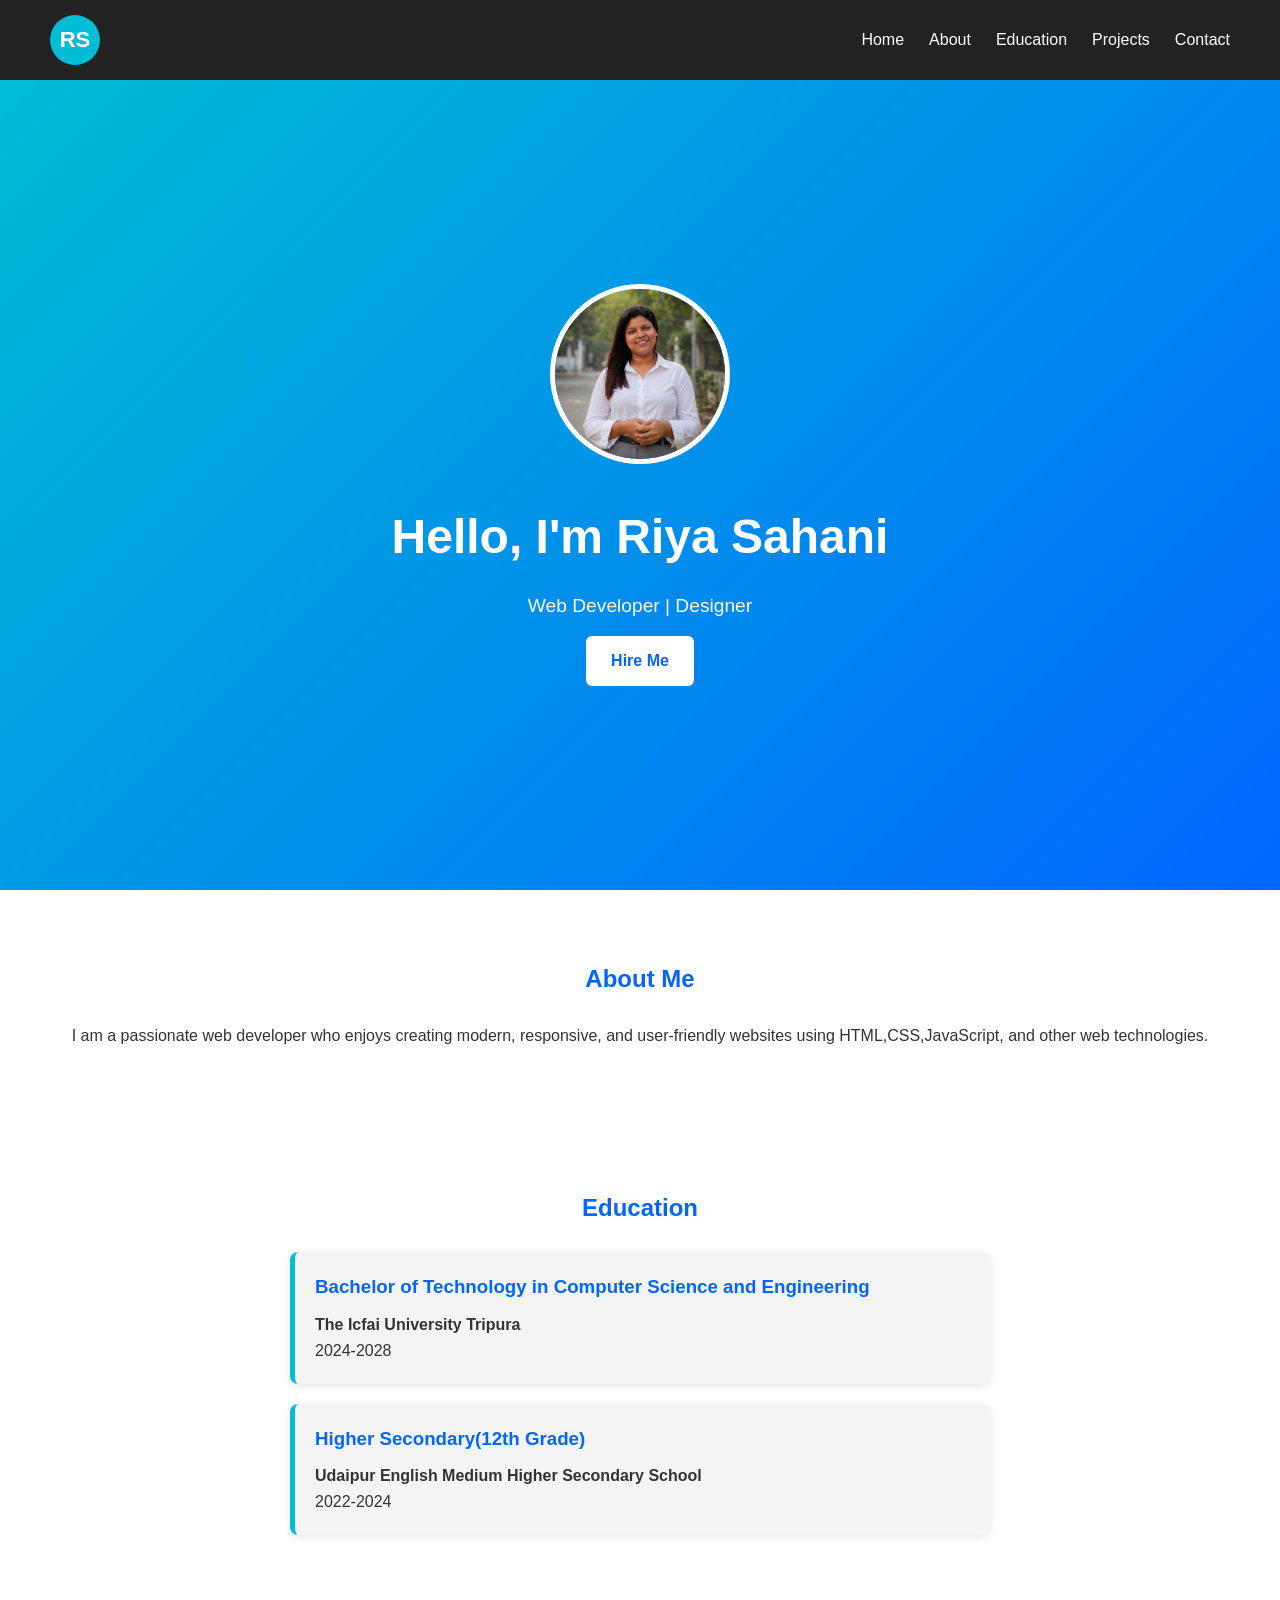
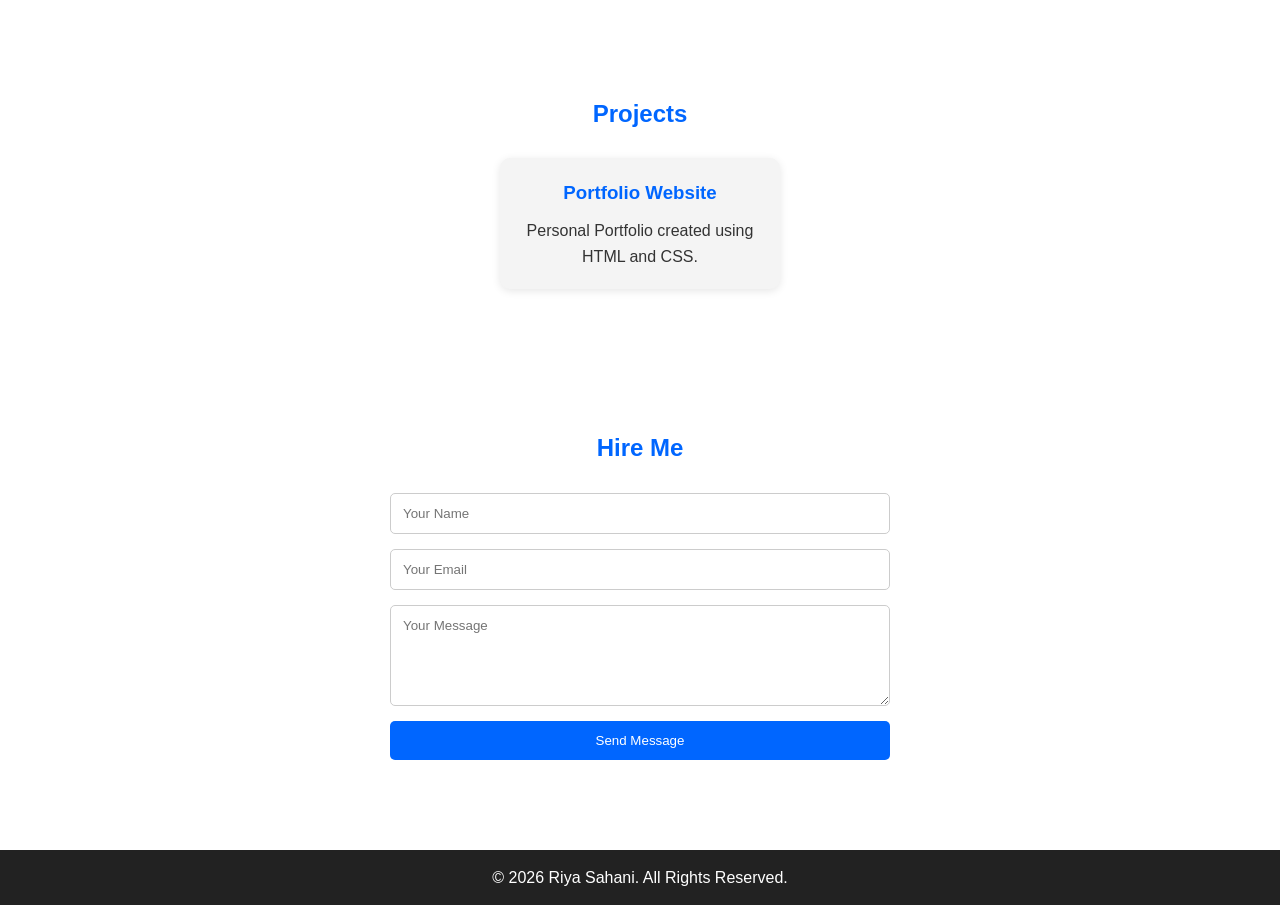
==== index.html @ 67cdf6c1 "Rename portfolio.html to index.html" ====
<!DOCTYPE html>
<html lang="en">
<head>
    <meta charset="UTF-8">
    <meta name="viewport" content="width=device-width, initial-scale=1.0">
    <title>My Portfolio</title>
    <link rel="stylesheet" href="portfolio.css">
</head>
<body>
    <header>
<div class="logo">RS</div>
<nav>
    <ul>
        <li><a href="#home">Home</a></li>
        <li><a href="#about">About</a></li>
        <li><a href="#education">Education</a></li>
        <li><a href="#projects">Projects</a></li>
        <li><a href="#contact">Contact</a></li>
    </ul>
</nav>
    </header>

    <section id="home" class="hero">
        <img src="pic.jpeg" alt="my photo" class="profile-pic">
        <h1>Hello, I'm Riya Sahani</h1>
        <p>Web Developer | Designer</p>
        <a href="#contact"class="btn">Hire Me</a>
    </section>

    <section id="about" class="section">
        <h2>About Me</h2>
        <p>
            I am a passionate web developer who enjoys creating modern,
            responsive, and user-friendly websites using HTML,CSS,JavaScript, and other web technologies.
        </p>
    </section>

    <section id="education" class="section">
        <h2>Education</h2>

        <div class="education-card">
            <h3>Bachelor of Technology in Computer Science and Engineering</h3>
            <p><strong>The Icfai University Tripura</strong></p>
            <p>2024-2028</p>
        </div>

         <div class="education-card">
            <h3>Higher Secondary(12th Grade)</h3>
            <p><strong>Udaipur English Medium Higher Secondary School</strong></p>
            <p>2022-2024</p>
        </div>
    </section>

    <section id="projects" class="section">
        <h2>Projects</h2>

        <div class="projects">
            <div class="card">
                <h3>Portfolio Website</h3>
                <p>Personal Portfolio created using HTML and CSS. </p>
            </div>
            </div>
        </section>

            <section id="contact" class="section">
                <h2>Hire Me</h2>
                
                <form class="contact-form">
                    <input type="text" placeholder="Your Name" required>


                    <input type="email" placeholder="Your Email" required>

                    <textarea placeholder="Your Message" rows="5" required></textarea>

                    <button type="Submit">Send Message</button>
                </form>
            </section>

            <footer>
                <p>&copy; 2026 Riya Sahani. All Rights Reserved.</p>
            </footer>
</body>
</html>
---- portfolio.css ----
/* Reset */
* {
    margin: 0;
    padding: 0;
    box-sizing: border-box;
    font-family: Arial, sans-serif;
}

html {
    scroll-behavior: smooth;
}

body {
    line-height: 1.6;
    color: #333;
}

/* Header */
header {
    background: #222;
    color: white;
    display: flex;
    justify-content: space-between;
    align-items: center;
    padding: 15px 50px;
    position: sticky;
    top: 0;
}

.logo {
    width: 50px;
    height: 50px;
    background: #00bcd4;
    border-radius: 50%;
    display: flex;
    justify-content: center;
    align-items: center;
    font-size: 22px;
    font-weight: bold;
    color: white;
}

nav ul {
    display: flex;
    list-style: none;
}

nav ul li {
    margin-left: 25px;
}

nav ul li a {
    text-decoration: none;
    color: white;
    transition: 0.3s;
}

nav ul li a:hover {
    color: #00bcd4;
}

/* Hero */
.hero {
    height: 90vh;
    background: linear-gradient(135deg, #00bcd4, #0066ff);
    color: white;
    display: flex;
    flex-direction: column;
    justify-content: center;
    align-items: center;
    gap: 15px;
    text-align: center;
    padding: 20px;
}

.hero h1 {
    font-size: 3rem;
}

.hero p {
    font-size: 1.2rem;
}

.btn {
    background: white;
    color: #0066ff;
    padding: 12px 25px;
    text-decoration: none;
    border-radius: 6px;
    font-weight: bold;
}

.btn:hover {
    background: #f0f0f0;
}

/* General Sections */
.section {
    padding: 70px 20px;
    text-align: center;
}

.section h2 {
    margin-bottom: 25px;
    color: #0066ff;
}

/* Education */
.education-card {
    max-width: 700px;
    margin: 20px auto;
    background: #f4f4f4;
    padding: 20px;
    text-align: left;
    border-left: 5px solid #00bcd4;
    border-radius: 8px;
    box-shadow: 0 2px 8px rgba(0,0,0,0.1);
}

.education-card h3 {
    color: #0066ff;
    margin-bottom: 10px;
}

/* Projects */
.projects {
    display: flex;
    justify-content: center;
    flex-wrap: wrap;
    gap: 20px;
}

.card {
    width: 280px;
    background: #f4f4f4;
    padding: 20px;
    border-radius: 10px;
    box-shadow: 0 2px 8px rgba(0,0,0,0.1);
}

.card h3 {
    color: #0066ff;
    margin-bottom: 10px;
}

/* Contact */
#contact p {
    margin: 10px 0;
}

/* Footer */
footer {
    background: #222;
    color: white;
    text-align: center;
    padding: 15px;
}

/* Responsive Design */
@media (max-width: 768px) {

    header {
        flex-direction: column;
        padding: 15px;
    }

    nav ul {
        flex-wrap: wrap;
        justify-content: center;
        margin-top: 10px;
    }

    nav ul li {
        margin: 10px;
    }

    .hero h1 {
        font-size: 2rem;
    }

    .projects {
        flex-direction: column;
        align-items: center;
    }

    .card {
        width: 90%;
    }
}
.profile-pic{
    width: 180px;
    height: 180px;
    border-radius: 50%;
    object-fit: cover;
    border: 5px solid white;
    margin-bottom: 20px;
    box-shadow: 0 4px 15px rgba(0,0,0,0,3);
}
html{
    scroll-behavior: smooth;
}
.contact-form input,
.contact-form textarea {
    width: 100%;
    padding: 12px;
    border: 1px solid #ccc;
    border-radius: 5px;
    
}

.contact-form button {
    padding: 12px;
    background: #0066ff;
    color: white;
    border: none;
    border-radius: 5px;
    cursor: pointer;
}

.contact-form button:hover {
    background: #004ec2;
}
.contact-form{
    display:flex;
    max-width: 500px;
    margin: 20px auto;
    flex-direction: column;
    gap: 15px;
}
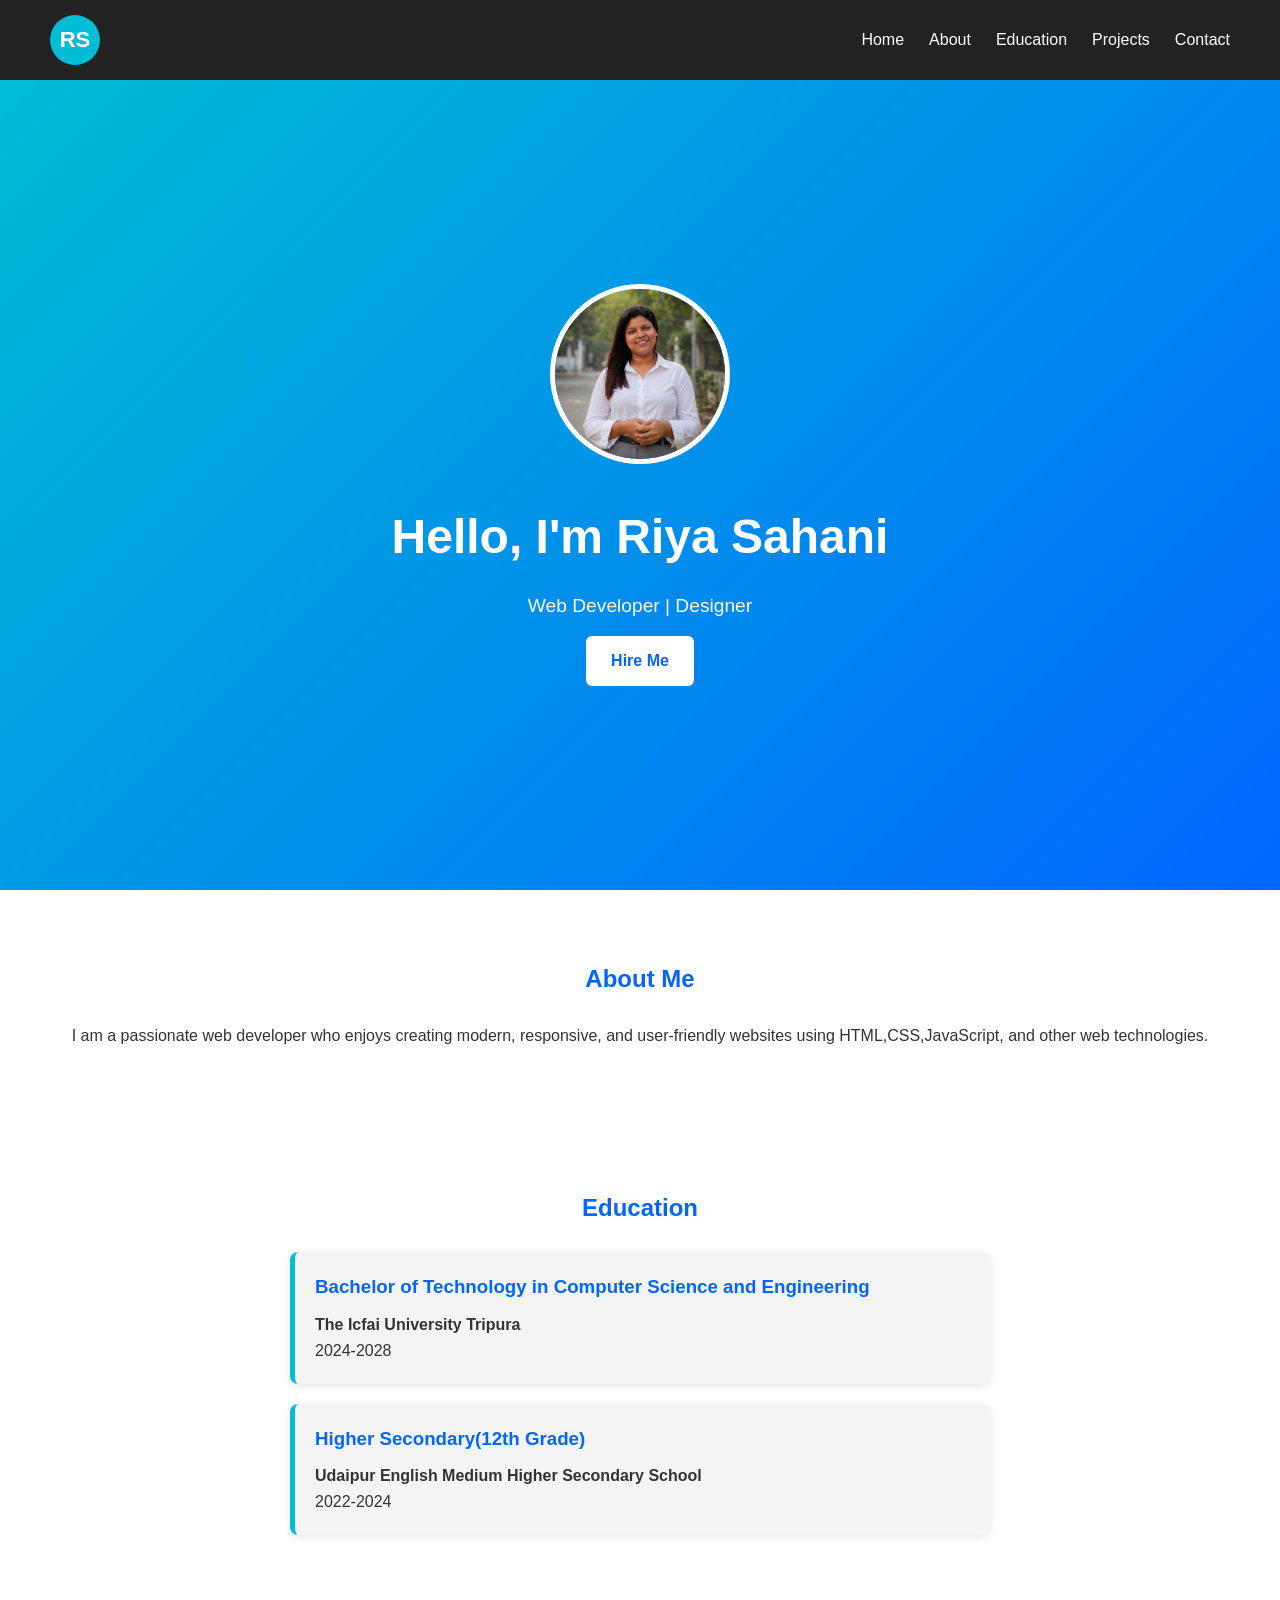
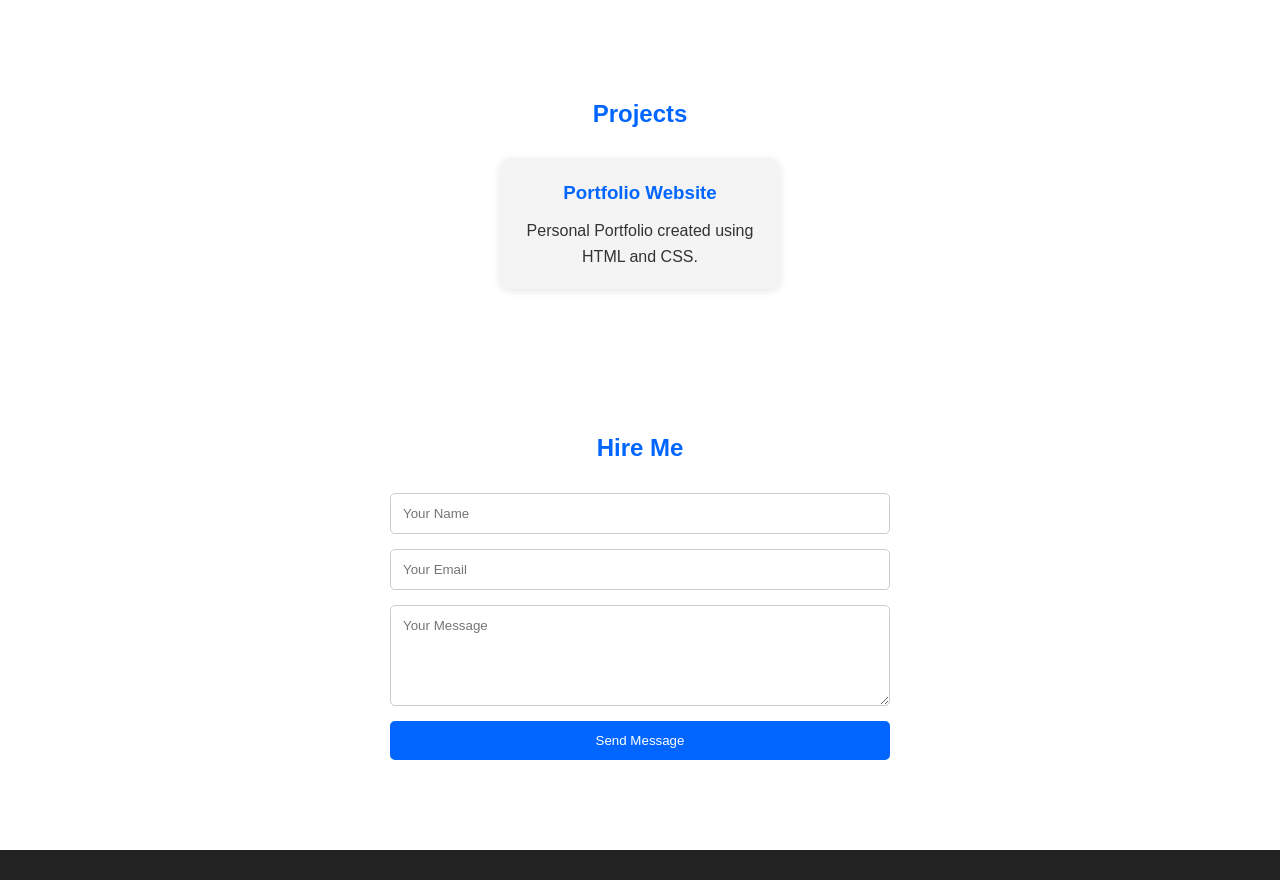
==== commit 3dfd452e: "Update index.html" ====
--- a/index.html
+++ b/index.html
@@ -78,7 +78,15 @@
             </section>
 
             <footer>
-                <p>&copy; 2026 Riya Sahani. All Rights Reserved.</p>
+                <div class="social-icons">
+                    <a href="https://github.com/riyasahani07" target="_blank">
+                        <i class="fab fa-github"></i>
+                    </a>
+
+                    <a href="https://www.instagram.com/r.sahani01" target="_blank">
+                        <i class="fab fa-instagram"></i>
+                    </a>
+                </div>
             </footer>
 </body>
 </html>
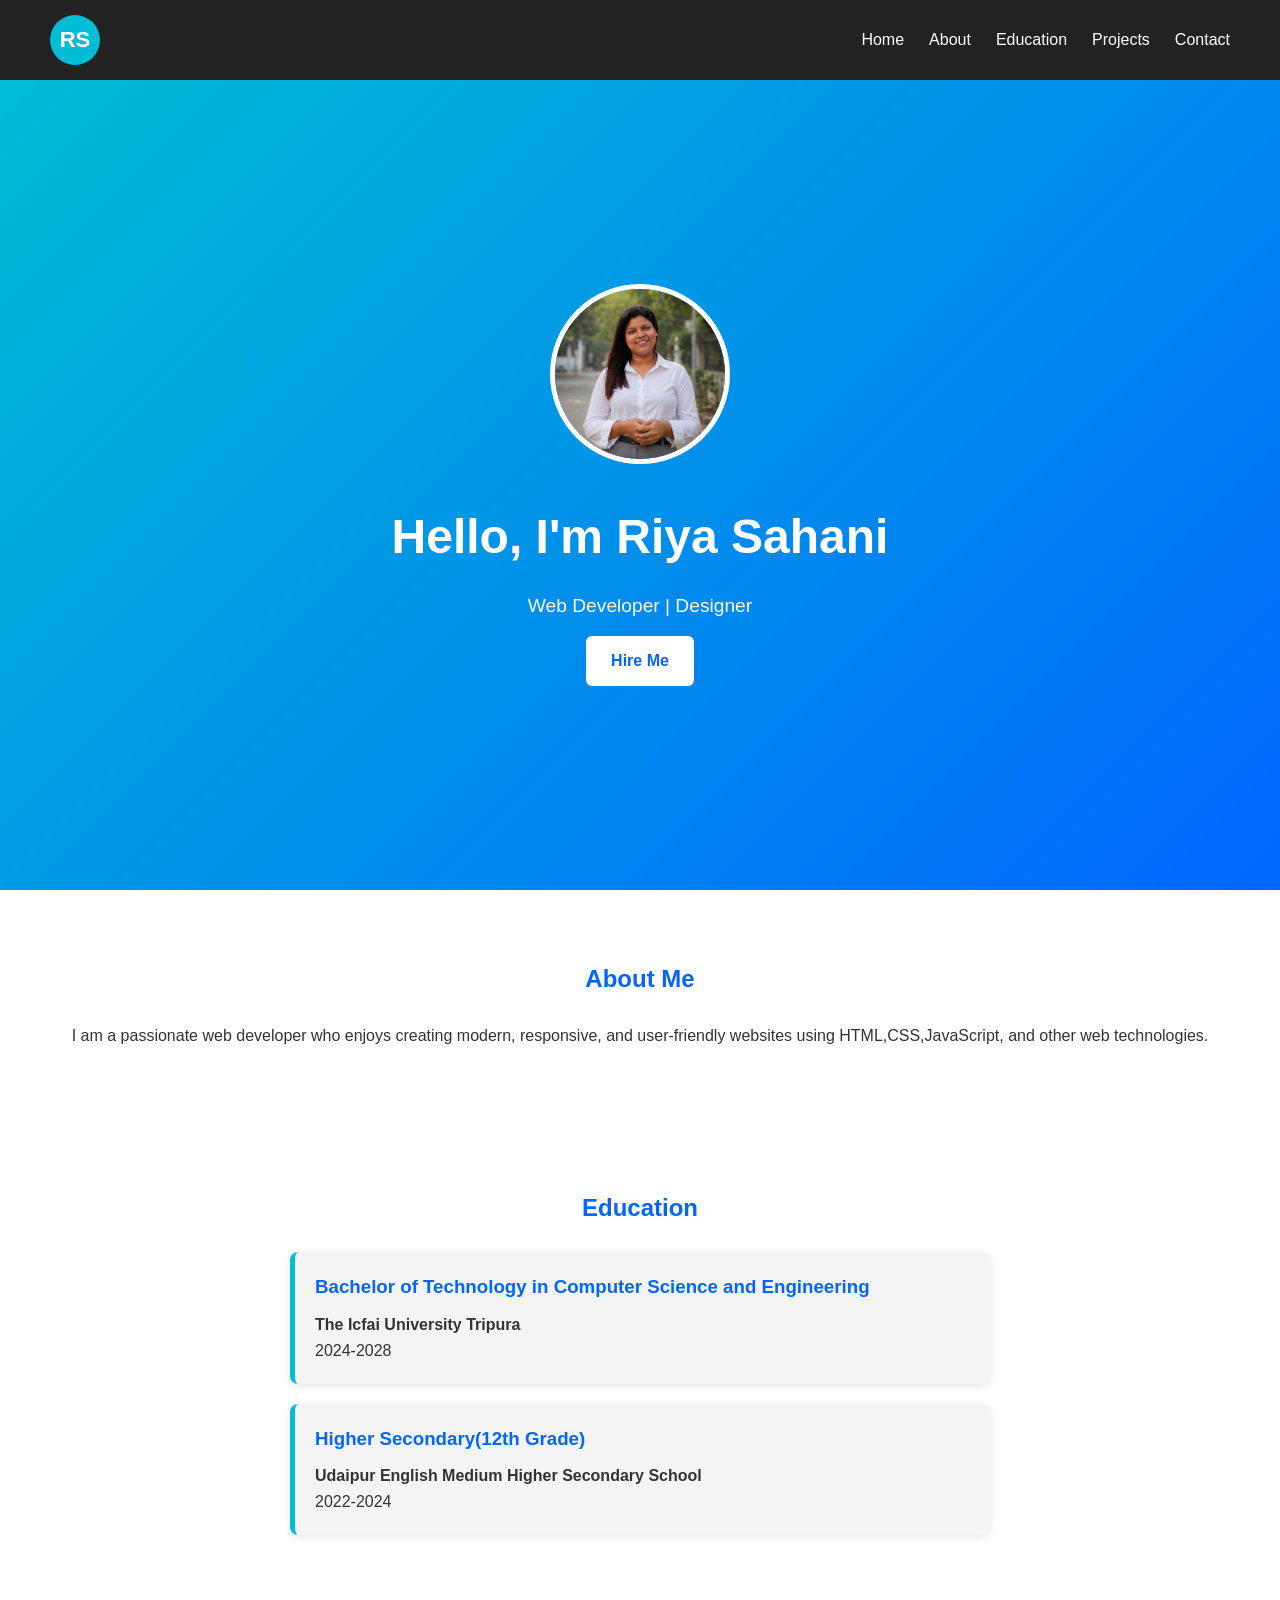
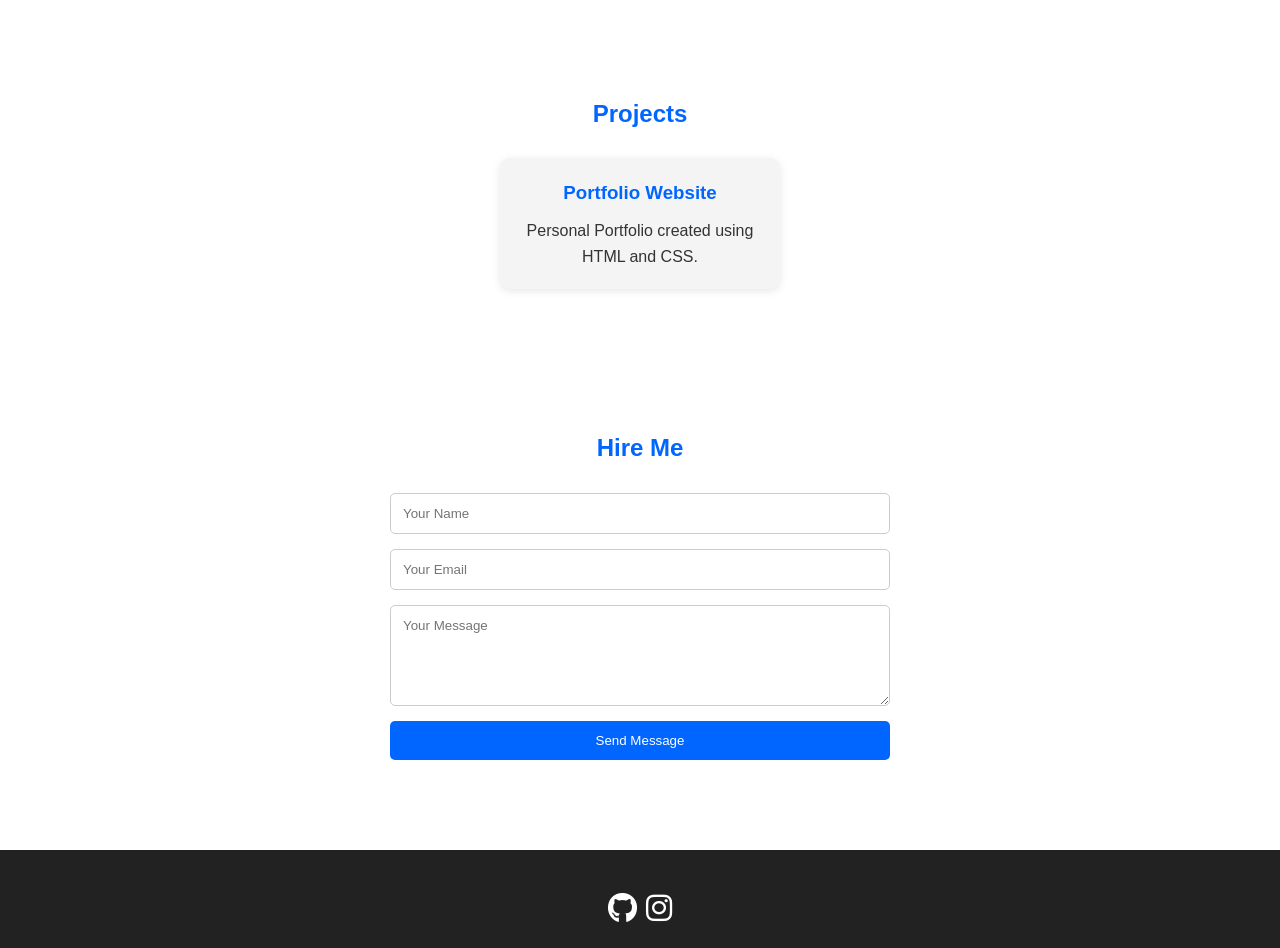
==== commit adab47e6: "Update index.html" ====
--- a/index.html
+++ b/index.html
@@ -5,6 +5,7 @@
     <meta name="viewport" content="width=device-width, initial-scale=1.0">
     <title>My Portfolio</title>
     <link rel="stylesheet" href="portfolio.css">
+    <link rel="stylesheet" href="https://cdnjs.cloudflare.com/ajax/libs/font-awesome/6.5.1/css/all.min.css">
 </head>
 <body>
     <header>
--- a/portfolio.css
+++ b/portfolio.css
@@ -226,4 +226,16 @@
     margin: 20px auto;
     flex-direction: column;
     gap: 15px;
-}+}
+.social-icons{
+    margin-top: 20px;
+}
+.social-icons a{
+    color: white;
+    font-size: 30px;
+    margin: 0.15px;
+    text-decoration: none;
+    transition: 0.3s;
+}
+.social-icons a:hover{
+    transform: scale(1.2);
